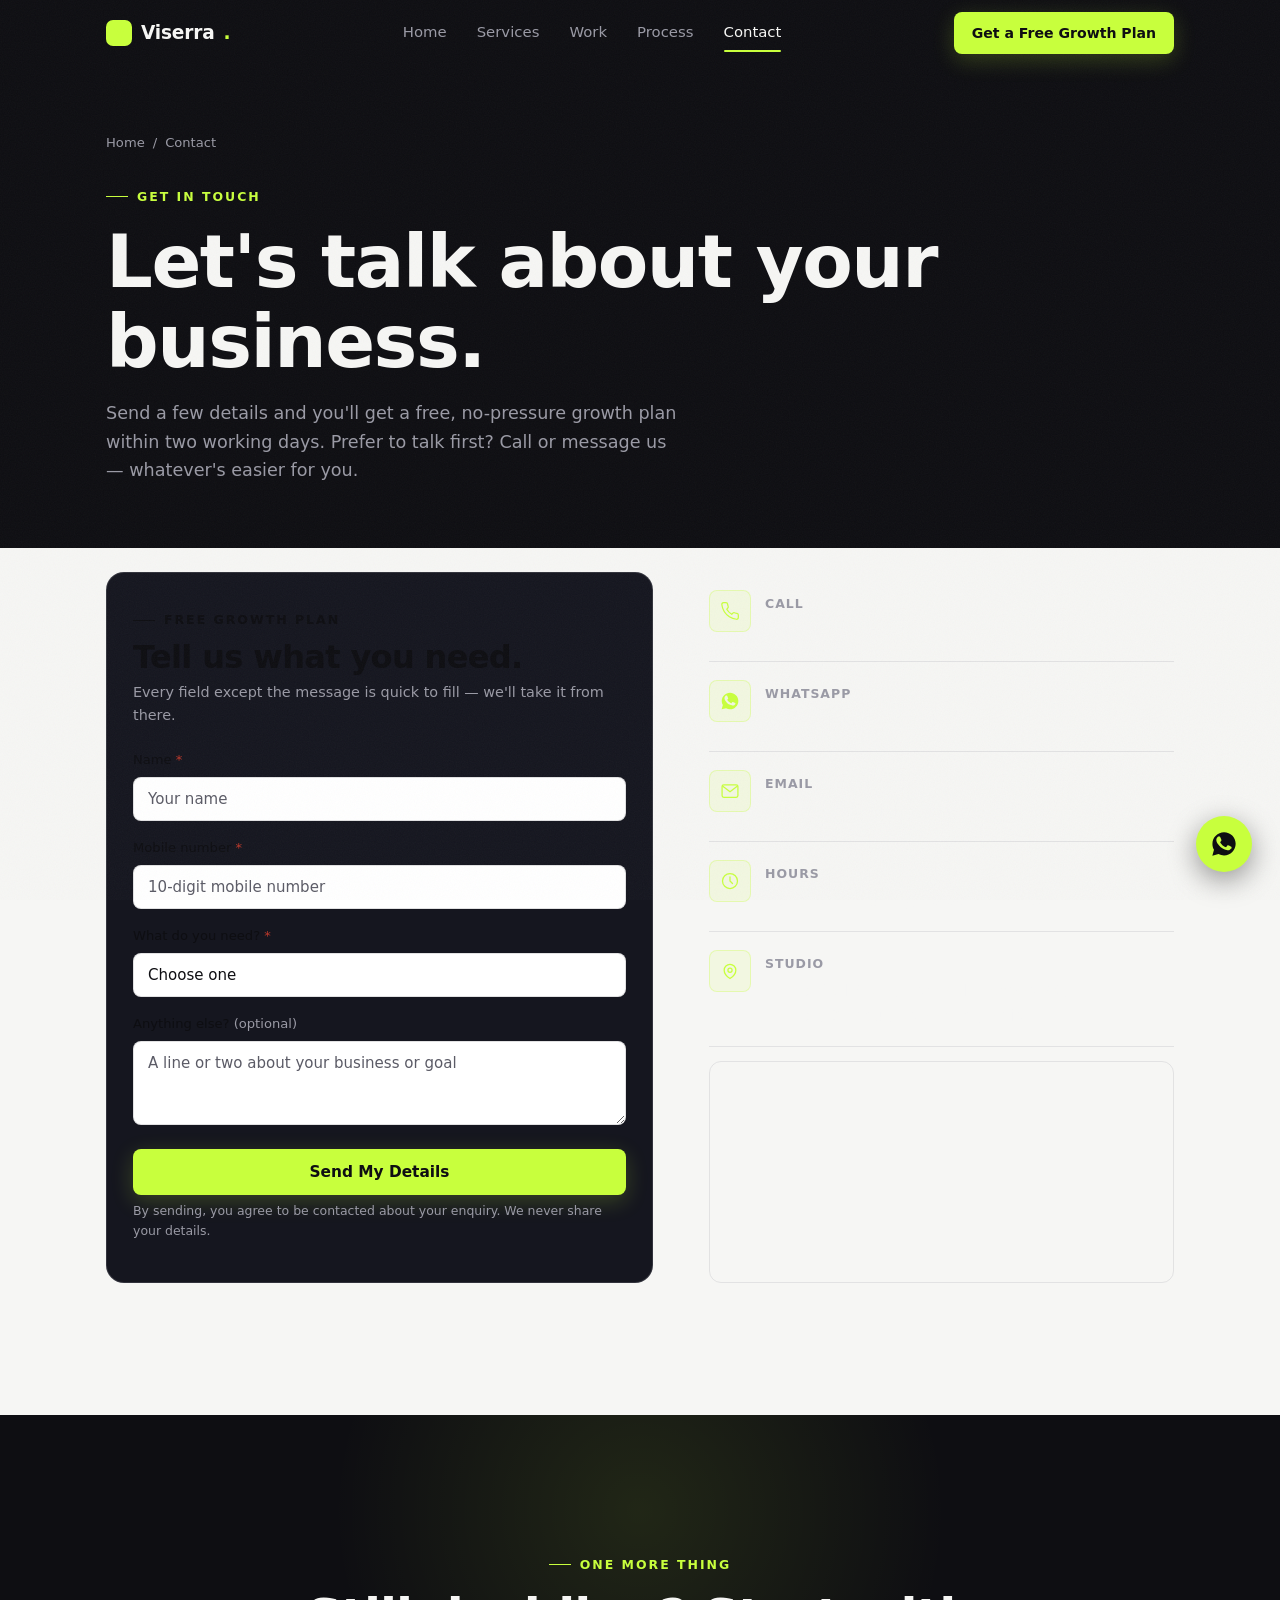
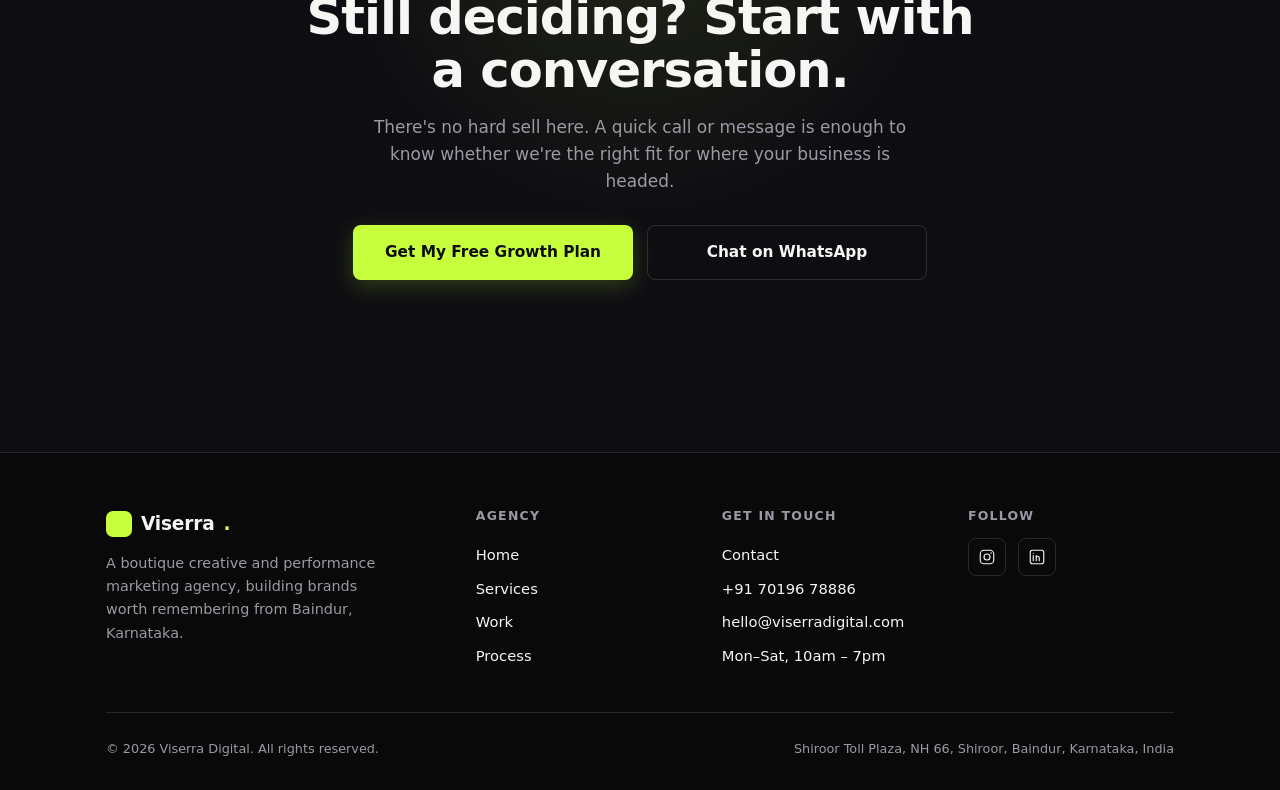
==== contact.html @ 660697c7 "Add files via upload" ====
<!DOCTYPE html>
<html lang="en">
<head>
<meta charset="UTF-8" />
<meta name="viewport" content="width=device-width, initial-scale=1" />
<title>Contact — Viserra Digital | Get a Free Growth Plan</title>
<meta name="description" content="Get in touch with Viserra Digital in Shiroor, Baindur, Karnataka. Request a free growth plan, call, or message us on WhatsApp — reply within two working days." />
<meta name="theme-color" content="#0E0E12" />
<link rel="preconnect" href="https://api.fontshare.com" />
<link href="https://api.fontshare.com/v2/css?f[]=clash-display@600&f[]=general-sans@400,500,600&display=swap" rel="stylesheet" />
<link rel="stylesheet" href="styles.css" />
</head>
<body>

<!-- ================= NAV ================= -->
<header class="nav">
  <div class="wrap nav-inner">
    <a href="index.html" class="logo" aria-label="Viserra Digital home">
      <span class="logo-mark">V</span>Viserra<span>.</span>
    </a>
    <nav class="nav-links" aria-label="Primary">
      <a href="index.html">Home</a>
      <a href="services.html">Services</a>
      <a href="portfolio.html">Work</a>
      <a href="index.html#process">Process</a>
      <a href="contact.html">Contact</a>
    </nav>
    <div class="nav-right">
      <a href="#" class="btn btn-primary nav-cta-desktop" data-open-modal>Get a Free Growth Plan</a>
      <button class="burger" aria-label="Open menu" aria-expanded="false">
        <span></span><span></span><span></span>
      </button>
    </div>
  </div>
</header>

<div class="mobile-menu" aria-label="Mobile navigation">
  <a href="index.html">Home</a>
  <a href="services.html">Services</a>
  <a href="portfolio.html">Work</a>
  <a href="index.html#process">Process</a>
  <a href="contact.html">Contact</a>
  <a href="#" class="btn btn-primary" data-open-modal>Get a Free Growth Plan</a>
</div>

<main>

<!-- ================= PAGE HERO ================= -->
<section class="page-hero">
  <div class="wrap">
    <p class="breadcrumb reveal"><a href="index.html">Home</a><span class="sep">/</span>Contact</p>
    <span class="eyebrow reveal">Get In Touch</span>
    <h1 class="h-xl reveal" data-d="1">Let's talk about your business.</h1>
    <p class="lead reveal" data-d="2">Send a few details and you'll get a free, no-pressure growth plan within two working days. Prefer to talk first? Call or message us — whatever's easier for you.</p>
  </div>
</section>

<!-- ================= CONTACT GRID ================= -->
<section class="section section-light" style="padding-top:24px;">
  <div class="wrap">
    <div class="contact-grid">

      <!-- Lead form -->
      <div class="contact-form-wrap reveal" data-form-wrap>
        <span class="eyebrow">Free Growth Plan</span>
        <h2 class="h-md" style="margin:10px 0 6px;">Tell us what you need.</h2>
        <p class="modal-desc">Every field except the message is quick to fill — we'll take it from there.</p>

        <form data-lead-form novalidate>
          <div class="field">
            <label for="c-name">Name <span class="req">*</span></label>
            <input type="text" id="c-name" name="name" placeholder="Your name" required />
          </div>
          <div class="field">
            <label for="c-mobile">Mobile number <span class="req">*</span></label>
            <input type="tel" id="c-mobile" name="mobile" inputmode="numeric" pattern="[0-9 +]{7,15}" placeholder="10-digit mobile number" required />
          </div>
          <div class="field">
            <label for="c-need">What do you need? <span class="req">*</span></label>
            <select id="c-need" name="need" required>
              <option value="" disabled selected>Choose one</option>
              <option>Brand identity</option>
              <option>Social media management</option>
              <option>Paid advertising</option>
              <option>Website / landing page</option>
              <option>Everything — full brand</option>
              <option>Not sure yet</option>
            </select>
          </div>
          <div class="field">
            <label for="c-msg">Anything else? <span style="color:var(--grey);font-weight:400;">(optional)</span></label>
            <textarea id="c-msg" name="message" placeholder="A line or two about your business or goal"></textarea>
          </div>
          <button type="submit" class="btn btn-primary btn-block">Send My Details</button>
          <p class="form-note">By sending, you agree to be contacted about your enquiry. We never share your details.</p>
        </form>

        <div class="form-success">
          <div class="success-ring">
            <svg class="ico" viewBox="0 0 24 24" fill="none" stroke="currentColor" stroke-width="2.4" stroke-linecap="round" stroke-linejoin="round"><path d="M20 6L9 17l-5-5"/></svg>
          </div>
          <h4>Thank you — we've got it.</h4>
          <p>We'll review your details and send your free growth plan within two working days. Need us sooner? Message us on WhatsApp.</p>
        </div>
      </div>

      <!-- Contact info -->
      <div class="contact-info reveal" data-d="1">
        <div class="ci-item">
          <div class="ci-icon">
            <svg class="ico" viewBox="0 0 24 24" fill="none" stroke="currentColor" stroke-width="1.5" stroke-linecap="round" stroke-linejoin="round"><path d="M22 16.9v3a2 2 0 0 1-2.2 2 19.8 19.8 0 0 1-8.6-3 19.5 19.5 0 0 1-6-6 19.8 19.8 0 0 1-3-8.7A2 2 0 0 1 4.1 2h3a2 2 0 0 1 2 1.7c.1 1 .4 1.9.7 2.8a2 2 0 0 1-.5 2.1L8.1 9.9a16 16 0 0 0 6 6l1.3-1.3a2 2 0 0 1 2.1-.5c.9.3 1.8.6 2.8.7a2 2 0 0 1 1.7 2z"/></svg>
          </div>
          <div>
            <b>Call</b>
            <a href="tel:+917019678886">+91 70196 78886</a>
          </div>
        </div>

        <div class="ci-item">
          <div class="ci-icon">
            <svg class="ico" viewBox="0 0 24 24" fill="currentColor"><path d="M12.04 2c-5.5 0-9.96 4.46-9.96 9.96 0 1.76.46 3.45 1.34 4.95L2 22l5.25-1.38a9.9 9.9 0 0 0 4.79 1.22c5.5 0 9.96-4.46 9.96-9.96S17.54 2 12.04 2zm5.8 14.06c-.24.68-1.4 1.3-1.94 1.34-.5.05-1.13.27-3.8-.8-3.2-1.26-5.24-4.5-5.4-4.72-.16-.21-1.3-1.73-1.3-3.3 0-1.57.82-2.34 1.12-2.66.3-.32.65-.4.87-.4.21 0 .43 0 .62.01.2.01.47-.08.73.56.27.65.92 2.22 1 2.38.08.16.13.35.02.56-.1.21-.16.35-.32.54-.16.19-.34.42-.48.56-.16.16-.33.34-.14.66.19.32.84 1.39 1.8 2.25 1.24 1.1 2.29 1.45 2.61 1.61.32.16.5.13.69-.08.19-.21.8-.93 1.01-1.25.21-.32.43-.27.72-.16.3.11 1.87.88 2.19 1.04.32.16.53.24.61.37.08.13.08.76-.16 1.44z"/></svg>
          </div>
          <div>
            <b>WhatsApp</b>
            <a href="https://wa.me/917019678886?text=Hi%20Viserra%2C%20I'd%20like%20a%20free%20growth%20plan%20for%20my%20business%20%E2%80%94" target="_blank" rel="noopener">Message us — we reply in hours</a>
          </div>
        </div>

        <div class="ci-item">
          <div class="ci-icon">
            <svg class="ico" viewBox="0 0 24 24" fill="none" stroke="currentColor" stroke-width="1.5" stroke-linecap="round" stroke-linejoin="round"><rect x="2.5" y="4.5" width="19" height="15" rx="2"/><path d="M3 6l9 7 9-7"/></svg>
          </div>
          <div>
            <b>Email</b>
            <a href="mailto:hello@viserradigital.com">hello@viserradigital.com</a>
          </div>
        </div>

        <div class="ci-item">
          <div class="ci-icon">
            <svg class="ico" viewBox="0 0 24 24" fill="none" stroke="currentColor" stroke-width="1.5" stroke-linecap="round" stroke-linejoin="round"><circle cx="12" cy="12" r="9"/><path d="M12 7v5l3 3"/></svg>
          </div>
          <div>
            <b>Hours</b>
            <p>Monday – Saturday, 10:00 am – 7:00 pm</p>
          </div>
        </div>

        <div class="ci-item">
          <div class="ci-icon">
            <svg class="ico" viewBox="0 0 24 24" fill="none" stroke="currentColor" stroke-width="1.5" stroke-linecap="round" stroke-linejoin="round"><path d="M12 21s-7-4.4-7-10a7 7 0 0 1 14 0c0 5.6-7 10-7 10z"/><circle cx="12" cy="11" r="2.5"/></svg>
          </div>
          <div>
            <b>Studio</b>
            <p>Shiroor Toll Plaza, National Highway 66,<br />Shiroor, Baindur, Karnataka, India</p>
          </div>
        </div>

        <div class="map-embed">
          <iframe
            title="Viserra Digital location — Shiroor, Baindur"
            src="https://www.google.com/maps?q=Shiroor,Baindur,Karnataka&output=embed"
            loading="lazy"
            referrerpolicy="no-referrer-when-downgrade"></iframe>
        </div>
      </div>

    </div>
  </div>
</section>

<!-- ================= CTA BAND ================= -->
<section class="section cta-band">
  <div class="wrap">
    <div class="cta-inner">
      <span class="eyebrow reveal" style="justify-content:center;">One More Thing</span>
      <h2 class="h-lg reveal" data-d="1">Still deciding? Start with a conversation.</h2>
      <p class="lead reveal" data-d="1">There's no hard sell here. A quick call or message is enough to know whether we're the right fit for where your business is headed.</p>
      <div class="cta-actions reveal" data-d="2">
        <a href="#" class="btn btn-primary" data-open-modal>Get My Free Growth Plan</a>
        <a href="https://wa.me/917019678886?text=Hi%20Viserra%2C%20I'd%20like%20a%20free%20growth%20plan%20for%20my%20business%20%E2%80%94" class="btn btn-ghost" target="_blank" rel="noopener">Chat on WhatsApp</a>
      </div>
    </div>
  </div>
</section>

</main>

<!-- ================= FOOTER ================= -->
<footer class="footer">
  <div class="wrap">
    <div class="footer-top">
      <div class="footer-brand">
        <a href="index.html" class="logo"><span class="logo-mark">V</span>Viserra<span>.</span></a>
        <p>A boutique creative and performance marketing agency, building brands worth remembering from Baindur, Karnataka.</p>
      </div>
      <div class="footer-col">
        <h4>Agency</h4>
        <a href="index.html">Home</a>
        <a href="services.html">Services</a>
        <a href="portfolio.html">Work</a>
        <a href="index.html#process">Process</a>
      </div>
      <div class="footer-col">
        <h4>Get in touch</h4>
        <a href="contact.html">Contact</a>
        <a href="tel:+917019678886">+91 70196 78886</a>
        <a href="mailto:hello@viserradigital.com">hello@viserradigital.com</a>
        <span>Mon–Sat, 10am – 7pm</span>
      </div>
      <div class="footer-col">
        <h4>Follow</h4>
        <div class="socials">
          <a href="https://www.instagram.com/viserra_digital/" target="_blank" rel="noopener" aria-label="Viserra Digital on Instagram">
            <svg class="ico" viewBox="0 0 24 24" fill="none" stroke="currentColor" stroke-width="1.5"><rect x="3" y="3" width="18" height="18" rx="5"/><circle cx="12" cy="12" r="4"/><circle cx="17.5" cy="6.5" r="1" fill="currentColor" stroke="none"/></svg>
          </a>
          <a href="https://www.linkedin.com/company/viserra-digital/" target="_blank" rel="noopener" aria-label="Viserra Digital on LinkedIn">
            <svg class="ico" viewBox="0 0 24 24" fill="none" stroke="currentColor" stroke-width="1.5" stroke-linecap="round" stroke-linejoin="round"><rect x="3" y="3" width="18" height="18" rx="3"/><path d="M7 10v7M7 7v.01M11 17v-4a2 2 0 0 1 4 0v4M11 10v7"/></svg>
          </a>
        </div>
      </div>
    </div>
    <div class="footer-bottom">
      <span>© 2026 Viserra Digital. All rights reserved.</span>
      <span>Shiroor Toll Plaza, NH 66, Shiroor, Baindur, Karnataka, India</span>
    </div>
  </div>
</footer>

<!-- ================= FLOATING WHATSAPP ================= -->
<a class="wa-float" href="https://wa.me/917019678886?text=Hi%20Viserra%2C%20I'd%20like%20a%20free%20growth%20plan%20for%20my%20business%20%E2%80%94" target="_blank" rel="noopener" aria-label="Chat with Viserra Digital on WhatsApp">
  <svg class="ico" viewBox="0 0 24 24" fill="currentColor"><path d="M12.04 2c-5.5 0-9.96 4.46-9.96 9.96 0 1.76.46 3.45 1.34 4.95L2 22l5.25-1.38a9.9 9.9 0 0 0 4.79 1.22c5.5 0 9.96-4.46 9.96-9.96S17.54 2 12.04 2zm5.8 14.06c-.24.68-1.4 1.3-1.94 1.34-.5.05-1.13.27-3.8-.8-3.2-1.26-5.24-4.5-5.4-4.72-.16-.21-1.3-1.73-1.3-3.3 0-1.57.82-2.34 1.12-2.66.3-.32.65-.4.87-.4.21 0 .43 0 .62.01.2.01.47-.08.73.56.27.65.92 2.22 1 2.38.08.16.13.35.02.56-.1.21-.16.35-.32.54-.16.19-.34.42-.48.56-.16.16-.33.34-.14.66.19.32.84 1.39 1.8 2.25 1.24 1.1 2.29 1.45 2.61 1.61.32.16.5.13.69-.08.19-.21.8-.93 1.01-1.25.21-.32.43-.27.72-.16.3.11 1.87.88 2.19 1.04.32.16.53.24.61.37.08.13.08.76-.16 1.44z"/></svg>
</a>

<!-- ================= MODAL ================= -->
<div class="modal-overlay" role="dialog" aria-modal="true" aria-labelledby="modalTitle">
  <div class="modal" data-form-wrap>
    <button class="modal-close" aria-label="Close">
      <svg class="ico" width="18" height="18" viewBox="0 0 24 24" fill="none" stroke="currentColor" stroke-width="2" stroke-linecap="round"><path d="M18 6L6 18M6 6l12 12"/></svg>
    </button>
    <span class="eyebrow">Free Growth Plan</span>
    <h3 id="modalTitle">Tell us about your business.</h3>
    <p class="modal-desc">A few quick details and we'll send back clear next steps within two working days. No obligation.</p>
    <form data-lead-form novalidate>
      <div class="field">
        <label for="m-name">Name <span class="req">*</span></label>
        <input type="text" id="m-name" name="name" placeholder="Your name" required />
      </div>
      <div class="field">
        <label for="m-mobile">Mobile number <span class="req">*</span></label>
        <input type="tel" id="m-mobile" name="mobile" inputmode="numeric" pattern="[0-9 +]{7,15}" placeholder="10-digit mobile number" required />
      </div>
      <div class="field">
        <label for="m-need">What do you need? <span class="req">*</span></label>
        <select id="m-need" name="need" required>
          <option value="" disabled selected>Choose one</option>
          <option>Brand identity</option>
          <option>Social media management</option>
          <option>Paid advertising</option>
          <option>Website / landing page</option>
          <option>Everything — full brand</option>
          <option>Not sure yet</option>
        </select>
      </div>
      <div class="field">
        <label for="m-msg">Anything else? <span style="color:var(--grey);font-weight:400;">(optional)</span></label>
        <textarea id="m-msg" name="message" placeholder="A line about your business or goal"></textarea>
      </div>
      <button type="submit" class="btn btn-primary btn-block">Send My Details</button>
      <p class="form-note">By sending, you agree to be contacted about your enquiry. We never share your details.</p>
    </form>
    <div class="form-success">
      <div class="success-ring">
        <svg class="ico" viewBox="0 0 24 24" fill="none" stroke="currentColor" stroke-width="2.4" stroke-linecap="round" stroke-linejoin="round"><path d="M20 6L9 17l-5-5"/></svg>
      </div>
      <h4>Thank you — we've got it.</h4>
      <p>We'll review your details and send your free growth plan within two working days. Need us sooner? Message us on WhatsApp.</p>
    </div>
  </div>
</div>

<script src="script.js"></script>
</body>
</html>
---- styles.css ----
/* =================================================================
   VISERRA DIGITAL — Design System
   Dark-first boutique agency. Ink + indigo + electric lime.
   ================================================================= */

:root {
  /* Color */
  --ink: #0E0E12;
  --ink-deep: #090909;
  --indigo: #23264D;
  --indigo-soft: #2C2F5C;
  --lime: #C8FF3D;
  --lime-dim: #b4e833;
  --offwhite: #F6F6F4;
  --grey: #9A9AA5;
  --grey-line: rgba(154,154,165,0.22);
  --grey-line-dark: rgba(14,14,18,0.12);

  /* Type */
  --display: 'Clash Display', 'Segoe UI', system-ui, sans-serif;
  --body: 'General Sans', system-ui, -apple-system, 'Segoe UI', sans-serif;

  /* Radius */
  --r-sm: 8px;
  --r-md: 12px;
  --r-lg: 18px;
  --r-pill: 100px;

  /* Spacing rhythm */
  --pad-x: 22px;
  --section-y: 76px;
  --maxw: 1180px;

  /* Motion */
  --ease: cubic-bezier(.22,.61,.36,1);
  --t: 220ms;

  /* Shadow */
  --shadow-card: 0 1px 2px rgba(0,0,0,0.18), 0 8px 30px rgba(0,0,0,0.10);
  --shadow-lift: 0 10px 40px rgba(0,0,0,0.28);
}

@media (min-width: 720px) {
  :root { --pad-x: 40px; --section-y: 108px; }
}
@media (min-width: 1024px) {
  :root { --pad-x: 56px; --section-y: 132px; }
}

/* ---------- Reset ---------- */
* { box-sizing: border-box; margin: 0; padding: 0; }
html { scroll-behavior: smooth; -webkit-text-size-adjust: 100%; }
body {
  font-family: var(--body);
  background: var(--ink);
  color: var(--offwhite);
  line-height: 1.6;
  font-size: 16px;
  -webkit-font-smoothing: antialiased;
  overflow-x: hidden;
}
img, svg { display: block; max-width: 100%; }
a { color: inherit; text-decoration: none; }
button { font-family: inherit; cursor: pointer; border: none; background: none; }
ul { list-style: none; }
:focus-visible { outline: 2px solid var(--lime); outline-offset: 3px; border-radius: 2px; }

/* ---------- Grain overlay ---------- */
body::after {
  content: "";
  position: fixed; inset: 0; z-index: 9;
  pointer-events: none; opacity: 0.04;
  background-image: url("data:image/svg+xml,%3Csvg xmlns='http://www.w3.org/2000/svg' width='160' height='160'%3E%3Cfilter id='n'%3E%3CfeTurbulence type='fractalNoise' baseFrequency='0.85' numOctaves='3' stitchTiles='stitch'/%3E%3C/filter%3E%3Crect width='100%25' height='100%25' filter='url(%23n)'/%3E%3C/svg%3E");
}

/* ---------- Typography ---------- */
h1, h2, h3, h4 { font-family: var(--display); font-weight: 600; line-height: 1.08; letter-spacing: -0.02em; }
.h-xl { font-size: clamp(2.6rem, 7.5vw, 4.6rem); }
.h-lg { font-size: clamp(2rem, 5vw, 3.1rem); }
.h-md { font-size: clamp(1.5rem, 3vw, 2rem); }
.h-sm { font-size: 1.18rem; letter-spacing: -0.01em; }

.eyebrow {
  font-family: var(--body);
  font-weight: 600;
  font-size: 0.78rem;
  letter-spacing: 0.16em;
  text-transform: uppercase;
  color: var(--lime);
  display: inline-flex; align-items: center; gap: 9px;
}
.eyebrow::before {
  content: ""; width: 22px; height: 1px; background: var(--lime); display: inline-block;
}
.lead { font-size: 1.06rem; color: var(--grey); max-width: 52ch; }
.section-light .lead { color: #55555f; }
.section-light .eyebrow { color: #0E0E12; }
.section-light .eyebrow::before { background: #0E0E12; }

/* ---------- Layout ---------- */
.wrap { max-width: var(--maxw); margin: 0 auto; padding-left: var(--pad-x); padding-right: var(--pad-x); }
.section { padding-top: var(--section-y); padding-bottom: var(--section-y); position: relative; }
.section-light { background: var(--offwhite); color: var(--ink); }
.section-indigo { background: linear-gradient(180deg, var(--ink), var(--indigo) 120%); }
.section-head { max-width: 640px; margin-bottom: 52px; }
.section-head .h-lg { margin-top: 16px; }
.section-head.center { margin-left: auto; margin-right: auto; text-align: center; }
.section-head.center .eyebrow { justify-content: center; }

/* ---------- Buttons ---------- */
.btn {
  display: inline-flex; align-items: center; justify-content: center; gap: 9px;
  font-weight: 600; font-size: 0.96rem;
  padding: 14px 24px; border-radius: var(--r-sm);
  transition: transform var(--t) var(--ease), box-shadow var(--t) var(--ease), background var(--t) var(--ease), color var(--t) var(--ease), border-color var(--t) var(--ease);
  white-space: nowrap;
}
.btn-primary {
  background: var(--lime); color: var(--ink);
  box-shadow: 0 6px 22px rgba(200,255,61,0.20);
}
.btn-primary:hover { transform: translateY(-2px); box-shadow: 0 12px 32px rgba(200,255,61,0.30); background: #d2ff58; }
.btn-ghost {
  background: transparent; color: var(--offwhite);
  border: 1px solid var(--grey-line);
}
.btn-ghost:hover { transform: translateY(-2px); border-color: var(--lime); color: var(--lime); }
.section-light .btn-ghost { color: var(--ink); border-color: var(--grey-line-dark); }
.section-light .btn-ghost:hover { border-color: var(--ink); color: var(--ink); }
.btn-block { width: 100%; }
.btn .ico { width: 17px; height: 17px; }

/* ---------- Nav ---------- */
.nav {
  position: fixed; top: 0; left: 0; right: 0; z-index: 50;
  transition: background var(--t) var(--ease), border-color var(--t) var(--ease), backdrop-filter var(--t);
  border-bottom: 1px solid transparent;
}
.nav.scrolled {
  background: rgba(14,14,18,0.82);
  backdrop-filter: blur(14px);
  border-bottom: 1px solid var(--grey-line);
}
.nav-inner {
  display: flex; align-items: center; justify-content: space-between;
  height: 66px;
}
.logo { display: flex; align-items: center; gap: 9px; font-family: var(--display); font-weight: 600; font-size: 1.16rem; letter-spacing: -0.01em; }
.logo-mark {
  width: 26px; height: 26px; border-radius: 7px;
  background: var(--lime); color: var(--ink);
  display: grid; place-items: center; font-weight: 700; font-size: 0.95rem;
  font-family: var(--display);
}
.logo span { color: var(--lime); }
.nav-links { display: none; gap: 30px; align-items: center; }
.nav-links a { font-size: 0.93rem; font-weight: 500; color: var(--grey); transition: color var(--t); position: relative; }
.nav-links a:hover, .nav-links a.active { color: var(--offwhite); }
.nav-links a.active::after {
  content: ""; position: absolute; left: 0; right: 0; bottom: -7px; height: 2px; background: var(--lime); border-radius: 2px;
}
.nav-right { display: flex; align-items: center; gap: 14px; }
.nav .btn { padding: 10px 18px; font-size: 0.88rem; }
.nav-cta-desktop { display: none; }

/* Hamburger */
.burger { display: flex; flex-direction: column; gap: 5px; padding: 8px; }
.burger span { width: 22px; height: 2px; background: var(--offwhite); border-radius: 2px; transition: transform var(--t) var(--ease), opacity var(--t); }
.burger.open span:nth-child(1) { transform: translateY(7px) rotate(45deg); }
.burger.open span:nth-child(2) { opacity: 0; }
.burger.open span:nth-child(3) { transform: translateY(-7px) rotate(-45deg); }

/* Mobile menu */
.mobile-menu {
  position: fixed; inset: 0; z-index: 49;
  background: var(--ink-deep);
  display: flex; flex-direction: column; justify-content: center;
  padding: var(--pad-x);
  transform: translateY(-100%);
  transition: transform 320ms var(--ease);
}
.mobile-menu.open { transform: translateY(0); }
.mobile-menu a {
  font-family: var(--display); font-size: 2rem; font-weight: 600;
  padding: 14px 0; color: var(--grey); border-bottom: 1px solid var(--grey-line);
  transition: color var(--t), padding-left var(--t);
}
.mobile-menu a:hover { color: var(--offwhite); padding-left: 10px; }
.mobile-menu .btn { margin-top: 32px; font-size: 1rem; padding: 16px; }

@media (min-width: 900px) {
  .nav-links { display: flex; }
  .burger, .mobile-menu { display: none; }
  .nav-cta-desktop { display: inline-flex; }
}

/* ---------- Hero ---------- */
.hero { padding-top: 128px; padding-bottom: var(--section-y); position: relative; overflow: hidden; }
.hero::before {
  content: ""; position: absolute; top: -180px; right: -120px;
  width: 520px; height: 520px; border-radius: 50%;
  background: radial-gradient(circle, rgba(35,38,77,0.9), transparent 68%);
  pointer-events: none;
}
.hero-grid { display: grid; gap: 52px; }
.hero-copy { max-width: 620px; }
.hero h1 { margin: 20px 0 22px; }
.hero h1 .accent { color: var(--lime); }
.hero-sub { font-size: 1.12rem; color: var(--grey); max-width: 46ch; margin-bottom: 32px; }
.hero-actions { display: flex; flex-wrap: wrap; gap: 14px; margin-bottom: 34px; }
.hero-actions .btn { flex: 1 1 auto; min-width: 180px; }
.trust-line { display: flex; flex-wrap: wrap; align-items: center; gap: 8px 18px; font-size: 0.82rem; color: var(--grey); }
.trust-line .dot { width: 4px; height: 4px; background: var(--lime); border-radius: 50%; }

/* Hero visual — Instagram grid + ad creative mockup */
.hero-visual { position: relative; display: flex; justify-content: center; padding: 14px; }
.frame { position: relative; width: 100%; max-width: 380px; }
.frame::before, .frame::after {
  content: ""; position: absolute; width: 26px; height: 26px; pointer-events: none;
  border-color: var(--lime); border-style: solid; border-width: 0;
}
.frame::before { top: -10px; left: -10px; border-top-width: 2px; border-left-width: 2px; }
.frame::after { bottom: -10px; right: -10px; border-bottom-width: 2px; border-right-width: 2px; }

.ig-card {
  background: #131420; border: 1px solid var(--grey-line);
  border-radius: var(--r-lg); padding: 16px; box-shadow: var(--shadow-lift);
}
.ig-head { display: flex; align-items: center; gap: 10px; margin-bottom: 14px; }
.ig-avatar { width: 34px; height: 34px; border-radius: 50%; background: linear-gradient(135deg, var(--lime), var(--indigo)); }
.ig-name { font-weight: 600; font-size: 0.86rem; }
.ig-handle { font-size: 0.72rem; color: var(--grey); }
.ig-grid { display: grid; grid-template-columns: repeat(3,1fr); gap: 6px; }
.ig-tile { aspect-ratio: 1; border-radius: 6px; position: relative; overflow: hidden; }
.ig-tile.t1 { background: linear-gradient(135deg, var(--indigo), var(--indigo-soft)); }
.ig-tile.t2 { background: var(--lime); }
.ig-tile.t3 { background: #1b1c2c; }
.ig-tile.t4 { background: #1b1c2c; }
.ig-tile.t5 { background: linear-gradient(160deg, var(--indigo-soft), #14152099); }
.ig-tile.t6 { background: var(--lime); }
.ig-tile.t7 { background: var(--lime); }
.ig-tile.t8 { background: #1b1c2c; }
.ig-tile.t9 { background: linear-gradient(135deg, var(--indigo), var(--indigo-soft)); }
.ig-tile span {
  position: absolute; inset: 0; display: grid; place-items: center;
  font-family: var(--display); font-weight: 600; font-size: 0.7rem;
}
.ig-tile.t2 span, .ig-tile.t6 span, .ig-tile.t7 span { color: var(--ink); }
.ig-tile.t1 span, .ig-tile.t3 span, .ig-tile.t4 span, .ig-tile.t5 span, .ig-tile.t8 span, .ig-tile.t9 span { color: var(--grey); }
.ig-foot { display: flex; gap: 14px; margin-top: 14px; padding-top: 12px; border-top: 1px solid var(--grey-line); }
.ig-foot i { width: 16px; height: 16px; border-radius: 4px; background: var(--grey-line); display: block; }
.ig-foot i:first-child { background: var(--lime); }

.ad-card {
  position: absolute; bottom: -26px; left: -24px; width: 200px;
  background: var(--offwhite); color: var(--ink);
  border-radius: var(--r-md); padding: 13px; box-shadow: var(--shadow-lift);
  transform: rotate(-3deg);
}
.ad-label { font-size: 0.62rem; letter-spacing: 0.1em; text-transform: uppercase; color: #8a8a92; font-weight: 600; }
.ad-card h5 { font-family: var(--display); font-weight: 600; font-size: 0.96rem; line-height: 1.15; margin: 6px 0 10px; }
.ad-pill { display: inline-block; background: var(--ink); color: var(--lime); font-size: 0.68rem; font-weight: 600; padding: 6px 12px; border-radius: var(--r-pill); }
.metric-chip {
  position: absolute; top: -22px; right: -18px;
  background: var(--ink); border: 1px solid var(--lime);
  border-radius: var(--r-pill); padding: 9px 15px;
  display: flex; align-items: center; gap: 7px; box-shadow: var(--shadow-lift);
  transform: rotate(4deg);
}
.metric-chip .ico { width: 14px; height: 14px; color: var(--lime); }
.metric-chip b { font-family: var(--display); font-size: 0.88rem; color: var(--lime); }
.metric-chip small { font-size: 0.66rem; color: var(--grey); }

@media (min-width: 940px) {
  .hero-grid { grid-template-columns: 1.05fr 0.95fr; align-items: center; gap: 40px; }
  .hero-actions .btn { flex: 0 0 auto; }
  .frame { max-width: 400px; }
}

/* ---------- Trust strip ---------- */
.trust-strip { border-top: 1px solid var(--grey-line); border-bottom: 1px solid var(--grey-line); }
.trust-strip .wrap { padding-top: 30px; padding-bottom: 30px; }
.trust-cap { font-size: 0.8rem; color: var(--grey); margin-bottom: 22px; letter-spacing: 0.01em; }
.trust-facts { display: grid; grid-template-columns: repeat(2,1fr); gap: 26px 20px; }
.trust-facts .tf b { font-family: var(--display); font-size: 1.7rem; font-weight: 600; color: var(--offwhite); display: block; }
.trust-facts .tf span { font-size: 0.82rem; color: var(--grey); }
@media (min-width: 720px) { .trust-facts { grid-template-columns: repeat(4,1fr); } }

/* ---------- Cards grid ---------- */
.grid { display: grid; gap: 20px; }
.grid-2 { grid-template-columns: 1fr; }
.grid-3 { grid-template-columns: 1fr; }
.grid-4 { grid-template-columns: 1fr; }
@media (min-width: 660px) {
  .grid-2 { grid-template-columns: repeat(2,1fr); }
  .grid-4 { grid-template-columns: repeat(2,1fr); }
}
@media (min-width: 1000px) {
  .grid-3 { grid-template-columns: repeat(3,1fr); }
  .grid-4 { grid-template-columns: repeat(4,1fr); }
}

.card {
  border-radius: var(--r-md);
  padding: 26px;
  transition: transform var(--t) var(--ease), border-color var(--t) var(--ease), box-shadow var(--t) var(--ease);
  position: relative;
}
.card-dark {
  background: #15161f; border: 1px solid var(--grey-line);
}
.card-dark:hover { transform: translateY(-5px); border-color: var(--lime); box-shadow: var(--shadow-lift); }
.card-light {
  background: #fff; border: 1px solid var(--grey-line-dark); box-shadow: var(--shadow-card);
}
.card-light:hover { transform: translateY(-5px); border-color: var(--ink); }

.icon-box {
  width: 46px; height: 46px; border-radius: var(--r-sm);
  display: grid; place-items: center; margin-bottom: 18px;
  background: rgba(200,255,61,0.10); border: 1px solid rgba(200,255,61,0.30);
}
.section-light .icon-box { background: rgba(14,14,18,0.04); border-color: var(--grey-line-dark); }
.icon-box .ico { width: 22px; height: 22px; color: var(--lime); }
.section-light .icon-box .ico { color: var(--ink); }

.card h3 { margin-bottom: 8px; }
.card-outcome { font-size: 0.95rem; color: var(--grey); margin-bottom: 16px; }
.section-light .card-outcome { color: #55555f; }
.card-list { display: flex; flex-direction: column; gap: 8px; }
.card-list li { display: flex; gap: 9px; font-size: 0.86rem; color: var(--grey); align-items: flex-start; }
.section-light .card-list li { color: #44444c; }
.card-list li::before {
  content: ""; flex: none; width: 14px; height: 14px; margin-top: 3px;
  background: var(--lime);
  -webkit-mask: url("data:image/svg+xml,%3Csvg xmlns='http://www.w3.org/2000/svg' viewBox='0 0 24 24'%3E%3Cpath d='M20 6L9 17l-5-5' fill='none' stroke='black' stroke-width='3' stroke-linecap='round' stroke-linejoin='round'/%3E%3C/svg%3E") center/contain no-repeat;
          mask: url("data:image/svg+xml,%3Csvg xmlns='http://www.w3.org/2000/svg' viewBox='0 0 24 24'%3E%3Cpath d='M20 6L9 17l-5-5' fill='none' stroke='black' stroke-width='3' stroke-linecap='round' stroke-linejoin='round'/%3E%3C/svg%3E") center/contain no-repeat;
}
.card-link { display: inline-flex; align-items: center; gap: 6px; margin-top: 18px; font-size: 0.86rem; font-weight: 600; color: var(--lime); transition: gap var(--t); }
.section-light .card-link { color: var(--ink); }
.card-link:hover { gap: 11px; }

/* ---------- Benefits ---------- */
.benefit-row {
  display: flex; gap: 18px; padding: 24px 0;
  border-bottom: 1px solid var(--grey-line);
  align-items: flex-start;
}
.benefit-row:last-child { border-bottom: none; }
.benefit-icon {
  flex: none; width: 44px; height: 44px; border-radius: var(--r-sm);
  background: rgba(200,255,61,0.10); border: 1px solid rgba(200,255,61,0.30);
  display: grid; place-items: center;
}
.benefit-icon .ico { width: 21px; height: 21px; color: var(--lime); }
.benefit-text h3 { font-size: 1.16rem; margin-bottom: 5px; }
.benefit-text p { font-size: 0.92rem; color: var(--grey); }
@media (min-width: 760px) {
  .benefits-list { display: grid; grid-template-columns: repeat(2,1fr); gap: 0 48px; }
  .benefit-row:nth-last-child(2) { border-bottom: none; }
}

/* ---------- Process timeline ---------- */
.timeline { display: grid; gap: 22px; position: relative; }
.tl-step { position: relative; padding-left: 56px; }
.tl-node {
  position: absolute; left: 0; top: 0;
  width: 40px; height: 40px; border-radius: 50%;
  background: #fff; border: 1.5px solid var(--ink);
  display: grid; place-items: center;
  font-family: var(--display); font-weight: 600; font-size: 1rem; color: var(--ink);
  z-index: 2;
}
.tl-step:not(:last-child)::before {
  content: ""; position: absolute; left: 19.5px; top: 40px; bottom: -22px;
  width: 1.5px; background: var(--grey-line-dark);
}
.tl-step h3 { font-size: 1.15rem; margin-bottom: 4px; }
.tl-step p { font-size: 0.92rem; color: #55555f; }
@media (min-width: 860px) {
  .timeline { grid-template-columns: repeat(4,1fr); gap: 28px; }
  .tl-step { padding-left: 0; padding-top: 60px; }
  .tl-node { top: 0; }
  .tl-step:not(:last-child)::before {
    left: 40px; top: 19.5px; bottom: auto; right: -28px; width: auto; height: 1.5px;
  }
}

/* ---------- Testimonials ---------- */
.founder-note {
  background: var(--indigo); border: 1px solid var(--grey-line);
  border-radius: var(--r-lg); padding: 34px 30px; margin-bottom: 20px;
  position: relative;
}
.founder-note .quote-mark {
  font-family: var(--display); font-size: 3.4rem; color: var(--lime);
  line-height: 0.5; display: block; margin-bottom: 14px;
}
.founder-note p { font-size: 1.18rem; line-height: 1.5; margin-bottom: 22px; }
.founder-by { display: flex; align-items: center; gap: 13px; }
.founder-avatar {
  width: 46px; height: 46px; border-radius: 50%;
  background: linear-gradient(135deg, var(--lime), var(--indigo-soft));
  flex: none;
}
.founder-by b { font-family: var(--display); font-weight: 600; font-size: 0.98rem; display: block; }
.founder-by span { font-size: 0.82rem; color: var(--grey); }
.tcard p { font-size: 0.98rem; margin-bottom: 18px; line-height: 1.5; }
.stars { display: flex; gap: 3px; margin-bottom: 14px; }
.stars .ico { width: 15px; height: 15px; color: var(--lime); }
.tcard-by b { font-family: var(--display); font-weight: 600; font-size: 0.9rem; display: block; }
.tcard-by span { font-size: 0.78rem; color: var(--grey); }

/* ---------- Portfolio tiles ---------- */
.port-tile {
  display: block; border-radius: var(--r-md); overflow: hidden;
  border: 1px solid var(--grey-line-dark); background: #fff;
  transition: transform var(--t) var(--ease), box-shadow var(--t) var(--ease);
}
.port-tile:hover { transform: translateY(-5px); box-shadow: var(--shadow-lift); }
.port-thumb { aspect-ratio: 4/3; position: relative; overflow: hidden; display: grid; place-items: center; }
.port-thumb .mock { transition: transform var(--t) var(--ease); width: 78%; }
.port-tile:hover .port-thumb .mock { transform: scale(1.05); }
.pt-1 { background: linear-gradient(150deg, var(--indigo), var(--ink)); }
.pt-2 { background: var(--lime); }
.pt-3 { background: linear-gradient(150deg, #2b2d33, var(--ink)); }
.pt-4 { background: linear-gradient(150deg, var(--indigo-soft), var(--indigo)); }
.pt-5 { background: #e9e9e4; }
.pt-6 { background: linear-gradient(150deg, var(--ink), var(--indigo)); }
.port-body { padding: 18px 20px 22px; }
.port-cat { font-size: 0.72rem; letter-spacing: 0.12em; text-transform: uppercase; color: #8a8a92; font-weight: 600; }
.port-body h3 { font-size: 1.12rem; margin: 7px 0 3px; }
.port-body p { font-size: 0.86rem; color: #55555f; }
.port-tag {
  position: absolute; top: 12px; left: 12px;
  background: rgba(14,14,18,0.78); color: var(--offwhite);
  font-size: 0.66rem; font-weight: 600; letter-spacing: 0.04em;
  padding: 5px 10px; border-radius: var(--r-pill); backdrop-filter: blur(4px);
}
.pt-2 .port-tag { background: rgba(14,14,18,0.85); }

/* ---------- Pricing ---------- */
.price-card {
  background: #15161f; border: 1px solid var(--grey-line);
  border-radius: var(--r-md); padding: 30px 26px;
  display: flex; flex-direction: column;
  transition: transform var(--t) var(--ease), border-color var(--t) var(--ease);
}
.price-card:hover { transform: translateY(-5px); border-color: var(--lime); }
.price-card.featured { border-color: var(--lime); background: linear-gradient(180deg, #1a1c14, #15161f 40%); }
.price-badge {
  align-self: flex-start; background: var(--lime); color: var(--ink);
  font-size: 0.68rem; font-weight: 600; letter-spacing: 0.06em; text-transform: uppercase;
  padding: 5px 11px; border-radius: var(--r-pill); margin-bottom: 14px;
}
.price-name { font-family: var(--display); font-weight: 600; font-size: 1.3rem; margin-bottom: 6px; }
.price-desc { font-size: 0.86rem; color: var(--grey); margin-bottom: 20px; min-height: 40px; }
.price-amt { display: flex; align-items: baseline; gap: 6px; margin-bottom: 4px; }
.price-amt .from { font-size: 0.78rem; color: var(--grey); }
.price-amt b { font-family: var(--display); font-weight: 600; font-size: 2.3rem; }
.price-amt .per { font-size: 0.82rem; color: var(--grey); }
.price-note { font-size: 0.76rem; color: var(--grey); margin-bottom: 22px; }
.price-card .card-list { margin-bottom: 26px; }
.price-card .btn { margin-top: auto; }

/* ---------- FAQ ---------- */
.faq-list { max-width: 760px; margin: 0 auto; }
.faq-item { border-bottom: 1px solid var(--grey-line-dark); }
.faq-q {
  width: 100%; display: flex; align-items: center; justify-content: space-between; gap: 20px;
  padding: 22px 0; text-align: left;
  font-family: var(--display); font-weight: 600; font-size: 1.1rem; color: var(--ink);
}
.faq-icon { flex: none; width: 24px; height: 24px; position: relative; }
.faq-icon::before, .faq-icon::after {
  content: ""; position: absolute; background: var(--ink); border-radius: 2px;
  transition: transform var(--t) var(--ease), background var(--t);
}
.faq-icon::before { top: 11px; left: 3px; right: 3px; height: 2px; }
.faq-icon::after { left: 11px; top: 3px; bottom: 3px; width: 2px; }
.faq-item.open .faq-icon::after { transform: scaleY(0); }
.faq-item.open .faq-icon::before { background: var(--lime); }
.faq-item.open .faq-q { color: var(--ink); }
.faq-a { max-height: 0; overflow: hidden; transition: max-height var(--t) var(--ease); }
.faq-a-inner { padding-bottom: 22px; font-size: 0.96rem; color: #55555f; max-width: 62ch; }

/* ---------- Final CTA band ---------- */
.cta-band { background: var(--ink); position: relative; overflow: hidden; }
.cta-band::before {
  content: ""; position: absolute; left: 50%; top: -40%; transform: translateX(-50%);
  width: 700px; height: 700px; border-radius: 50%;
  background: radial-gradient(circle, rgba(200,255,61,0.10), transparent 62%);
}
.cta-inner { text-align: center; max-width: 680px; margin: 0 auto; position: relative; }
.cta-inner h2 { margin: 16px 0 16px; }
.cta-inner .lead { margin: 0 auto 30px; }
.cta-actions { display: flex; flex-wrap: wrap; gap: 14px; justify-content: center; margin-bottom: 40px; }
.cta-actions .btn { flex: 1 1 220px; max-width: 280px; }
.cta-contacts {
  display: grid; gap: 14px 30px; grid-template-columns: 1fr;
  padding-top: 30px; border-top: 1px solid var(--grey-line);
  text-align: left;
}
.cta-contacts .cc { display: flex; gap: 11px; align-items: flex-start; }
.cta-contacts .ico { width: 18px; height: 18px; color: var(--lime); flex: none; margin-top: 2px; }
.cta-contacts b { display: block; font-size: 0.74rem; letter-spacing: 0.08em; text-transform: uppercase; color: var(--grey); margin-bottom: 2px; font-weight: 600; }
.cta-contacts span, .cta-contacts a { font-size: 0.92rem; color: var(--offwhite); }
.cta-contacts a:hover { color: var(--lime); }
@media (min-width: 680px) { .cta-contacts { grid-template-columns: repeat(2,1fr); } }
@media (min-width: 980px) { .cta-contacts { grid-template-columns: repeat(4,1fr); } }

/* ---------- Footer ---------- */
.footer { background: var(--ink-deep); border-top: 1px solid var(--grey-line); padding: 56px 0 30px; }
.footer-top { display: grid; gap: 36px; grid-template-columns: 1fr; margin-bottom: 40px; }
.footer-brand p { font-size: 0.9rem; color: var(--grey); max-width: 30ch; margin-top: 14px; }
.footer-col h4 { font-family: var(--body); font-size: 0.78rem; letter-spacing: 0.1em; text-transform: uppercase; color: var(--grey); margin-bottom: 16px; font-weight: 600; }
.footer-col a, .footer-col span { display: block; font-size: 0.92rem; color: var(--offwhite); padding: 5px 0; transition: color var(--t); }
.footer-col a:hover { color: var(--lime); }
.socials { display: flex; gap: 12px; margin-top: 4px; }
.socials a {
  width: 38px; height: 38px; border-radius: var(--r-sm);
  border: 1px solid var(--grey-line); display: grid; place-items: center;
  transition: border-color var(--t), transform var(--t), background var(--t);
}
.socials a:hover { border-color: var(--lime); transform: translateY(-2px); }
.socials .ico { width: 18px; height: 18px; color: var(--offwhite); }
.socials a:hover .ico { color: var(--lime); }
.footer-bottom {
  display: flex; flex-wrap: wrap; gap: 10px 20px; justify-content: space-between;
  padding-top: 26px; border-top: 1px solid var(--grey-line);
  font-size: 0.8rem; color: var(--grey);
}
@media (min-width: 760px) {
  .footer-top { grid-template-columns: 1.6fr 1fr 1fr 1fr; gap: 40px; }
}

/* ---------- Floating WhatsApp ---------- */
.wa-float {
  position: fixed; right: 18px; bottom: 18px; z-index: 45;
  width: 56px; height: 56px; border-radius: 50%;
  background: var(--lime); color: var(--ink);
  display: grid; place-items: center;
  box-shadow: 0 8px 28px rgba(0,0,0,0.4);
  transition: transform var(--t) var(--ease);
}
.wa-float:hover { transform: scale(1.07) translateY(-2px); }
.wa-float .ico { width: 28px; height: 28px; }
.wa-float::after {
  content: "Chat with us"; position: absolute; right: 68px; white-space: nowrap;
  background: var(--ink); color: var(--offwhite); font-size: 0.8rem; font-weight: 500;
  padding: 7px 12px; border-radius: var(--r-sm); border: 1px solid var(--grey-line);
  opacity: 0; transform: translateX(8px); transition: opacity var(--t), transform var(--t); pointer-events: none;
}
.wa-float:hover::after { opacity: 1; transform: translateX(0); }
@media (min-width: 720px) { .wa-float { right: 28px; bottom: 28px; } }

/* ---------- Modal form ---------- */
.modal-overlay {
  position: fixed; inset: 0; z-index: 60;
  background: rgba(9,9,9,0.7); backdrop-filter: blur(6px);
  display: flex; align-items: center; justify-content: center; padding: 20px;
  opacity: 0; visibility: hidden; transition: opacity var(--t), visibility var(--t);
}
.modal-overlay.open { opacity: 1; visibility: visible; }
.modal {
  background: #15161f; border: 1px solid var(--grey-line);
  border-radius: var(--r-lg); width: 100%; max-width: 460px;
  padding: 32px 28px; position: relative;
  transform: translateY(16px) scale(0.98); transition: transform var(--t) var(--ease);
  max-height: 92vh; overflow-y: auto;
}
.modal-overlay.open .modal { transform: translateY(0) scale(1); }
.modal-close {
  position: absolute; top: 16px; right: 16px;
  width: 34px; height: 34px; border-radius: var(--r-sm);
  border: 1px solid var(--grey-line); display: grid; place-items: center;
  color: var(--grey); transition: color var(--t), border-color var(--t);
}
.modal-close:hover { color: var(--lime); border-color: var(--lime); }
.modal .eyebrow { margin-bottom: 10px; }
.modal h3 { font-size: 1.5rem; margin-bottom: 6px; }
.modal-desc { font-size: 0.9rem; color: var(--grey); margin-bottom: 22px; }

/* ---------- Forms ---------- */
.field { margin-bottom: 16px; }
.field label { display: block; font-size: 0.82rem; font-weight: 500; margin-bottom: 7px; color: var(--offwhite); }
.section-light .field label { color: var(--ink); }
.field label .req { color: var(--lime); }
.section-light .field label .req { color: #c0392b; }
.field input, .field select, .field textarea {
  width: 100%; font-family: var(--body); font-size: 0.94rem;
  padding: 12px 14px; border-radius: var(--r-sm);
  background: #0E0E12; border: 1px solid var(--grey-line); color: var(--offwhite);
  transition: border-color var(--t), background var(--t);
}
.section-light .field input, .section-light .field select, .section-light .field textarea {
  background: #fff; border-color: var(--grey-line-dark); color: var(--ink);
}
.field input::placeholder, .field textarea::placeholder { color: #5b5b66; }
.field input:focus, .field select:focus, .field textarea:focus { outline: none; border-color: var(--lime); }
.field textarea { resize: vertical; min-height: 84px; }
.field select { appearance: none; cursor: pointer;
  background-image: url("data:image/svg+xml,%3Csvg xmlns='http://www.w3.org/2000/svg' viewBox='0 0 24 24'%3E%3Cpath d='M6 9l6 6 6-6' fill='none' stroke='%239A9AA5' stroke-width='2' stroke-linecap='round' stroke-linejoin='round'/%3E%3C/svg%3E");
  background-repeat: no-repeat; background-position: right 12px center; background-size: 18px; padding-right: 40px;
}
.form-note { font-size: 0.78rem; color: var(--grey); margin-top: 6px; }
.form-success {
  display: none; text-align: center; padding: 20px 6px;
}
.form-success.show { display: block; }
.success-ring {
  width: 56px; height: 56px; border-radius: 50%; margin: 0 auto 18px;
  background: rgba(200,255,61,0.12); border: 1.5px solid var(--lime);
  display: grid; place-items: center;
}
.success-ring .ico { width: 26px; height: 26px; color: var(--lime); }
.form-success h4 { font-size: 1.3rem; margin-bottom: 8px; }
.form-success p { font-size: 0.92rem; color: var(--grey); max-width: 36ch; margin: 0 auto; }

/* ---------- Page hero (inner pages) ---------- */
.page-hero { padding-top: 132px; padding-bottom: 64px; }
.page-hero .eyebrow { margin-bottom: 16px; }
.page-hero h1 { margin-bottom: 18px; }
.page-hero .lead { font-size: 1.1rem; }
.breadcrumb { font-size: 0.82rem; color: var(--grey); margin-bottom: 26px; }
.breadcrumb a:hover { color: var(--lime); }
.breadcrumb .sep { margin: 0 8px; }

/* ---------- Service detail blocks ---------- */
.svc-block {
  display: grid; gap: 26px; padding: 40px 0;
  border-bottom: 1px solid var(--grey-line);
}
.svc-block:last-child { border-bottom: none; }
.svc-num { font-family: var(--display); font-size: 0.9rem; color: var(--lime); font-weight: 600; }
.svc-block h2 { font-size: 1.7rem; margin: 6px 0 12px; }
.svc-block > div > p { color: var(--grey); margin-bottom: 18px; }
.svc-deliver { background: #15161f; border: 1px solid var(--grey-line); border-radius: var(--r-md); padding: 22px; }
.svc-deliver h4 { font-family: var(--body); font-size: 0.78rem; letter-spacing: 0.1em; text-transform: uppercase; color: var(--grey); margin-bottom: 14px; font-weight: 600; }
.svc-meta { display: flex; flex-wrap: wrap; gap: 8px; margin-top: 18px; }
.svc-meta span { font-size: 0.78rem; color: var(--grey); border: 1px solid var(--grey-line); border-radius: var(--r-pill); padding: 5px 12px; }
@media (min-width: 860px) {
  .svc-block { grid-template-columns: 1.3fr 1fr; gap: 48px; align-items: start; }
}

/* ---------- Case study ---------- */
.case {
  scroll-margin-top: 90px;
  padding: 44px 0; border-bottom: 1px solid var(--grey-line-dark);
}
.case:last-child { border-bottom: none; }
.case-head { display: flex; flex-wrap: wrap; gap: 10px 16px; align-items: center; margin-bottom: 20px; }
.case-head .port-cat { color: #8a8a92; }
.case-visual { border-radius: var(--r-md); margin-bottom: 26px; aspect-ratio: 16/7; display: grid; place-items: center; overflow: hidden; }
.case h2 { font-size: 1.7rem; margin-bottom: 14px; }
.case-cols { display: grid; gap: 24px; }
.case-col h4 { font-family: var(--body); font-size: 0.78rem; letter-spacing: 0.1em; text-transform: uppercase; color: #8a8a92; margin-bottom: 8px; font-weight: 600; }
.case-col p { font-size: 0.94rem; color: #44444c; }
.case-results { display: flex; flex-wrap: wrap; gap: 26px; margin-top: 22px; }
.case-results .cr b { font-family: var(--display); font-size: 1.8rem; color: var(--ink); display: block; }
.case-results .cr span { font-size: 0.8rem; color: #55555f; }
@media (min-width: 780px) { .case-cols { grid-template-columns: repeat(3,1fr); } }

/* ---------- Contact page ---------- */
.contact-grid { display: grid; gap: 40px; }
.contact-form-wrap { background: #15161f; border: 1px solid var(--grey-line); border-radius: var(--r-lg); padding: 30px 26px; }
.contact-info .ci-item { display: flex; gap: 14px; padding: 18px 0; border-bottom: 1px solid var(--grey-line); }
.contact-info .ci-item:last-child { border-bottom: none; }
.ci-icon { flex: none; width: 42px; height: 42px; border-radius: var(--r-sm); background: rgba(200,255,61,0.10); border: 1px solid rgba(200,255,61,0.30); display: grid; place-items: center; }
.ci-icon .ico { width: 20px; height: 20px; color: var(--lime); }
.ci-item b { font-size: 0.78rem; letter-spacing: 0.08em; text-transform: uppercase; color: var(--grey); font-weight: 600; }
.ci-item p, .ci-item a { font-size: 0.96rem; color: var(--offwhite); margin-top: 3px; display: block; }
.ci-item a:hover { color: var(--lime); }
.map-embed { margin-top: 14px; border-radius: var(--r-md); overflow: hidden; border: 1px solid var(--grey-line); }
.map-embed iframe { display: block; width: 100%; height: 220px; border: 0; filter: grayscale(0.3) invert(0.92) hue-rotate(180deg); }
@media (min-width: 880px) {
  .contact-grid { grid-template-columns: 1fr 0.85fr; gap: 56px; }
}

/* ---------- Scroll reveal ---------- */
.reveal { opacity: 0; transform: translateY(22px); transition: opacity 240ms var(--ease), transform 240ms var(--ease); }
.reveal.in { opacity: 1; transform: translateY(0); }
.reveal[data-d="1"] { transition-delay: 60ms; }
.reveal[data-d="2"] { transition-delay: 120ms; }
.reveal[data-d="3"] { transition-delay: 180ms; }
@media (prefers-reduced-motion: reduce) {
  .reveal { opacity: 1; transform: none; transition: none; }
  html { scroll-behavior: auto; }
}

/* ---------- Utility ---------- */
.mt-s { margin-top: 30px; }
.center-btn { display: flex; justify-content: center; margin-top: 44px; }
.divider-note { font-size: 0.82rem; color: var(--grey); text-align: center; margin-top: 18px; }
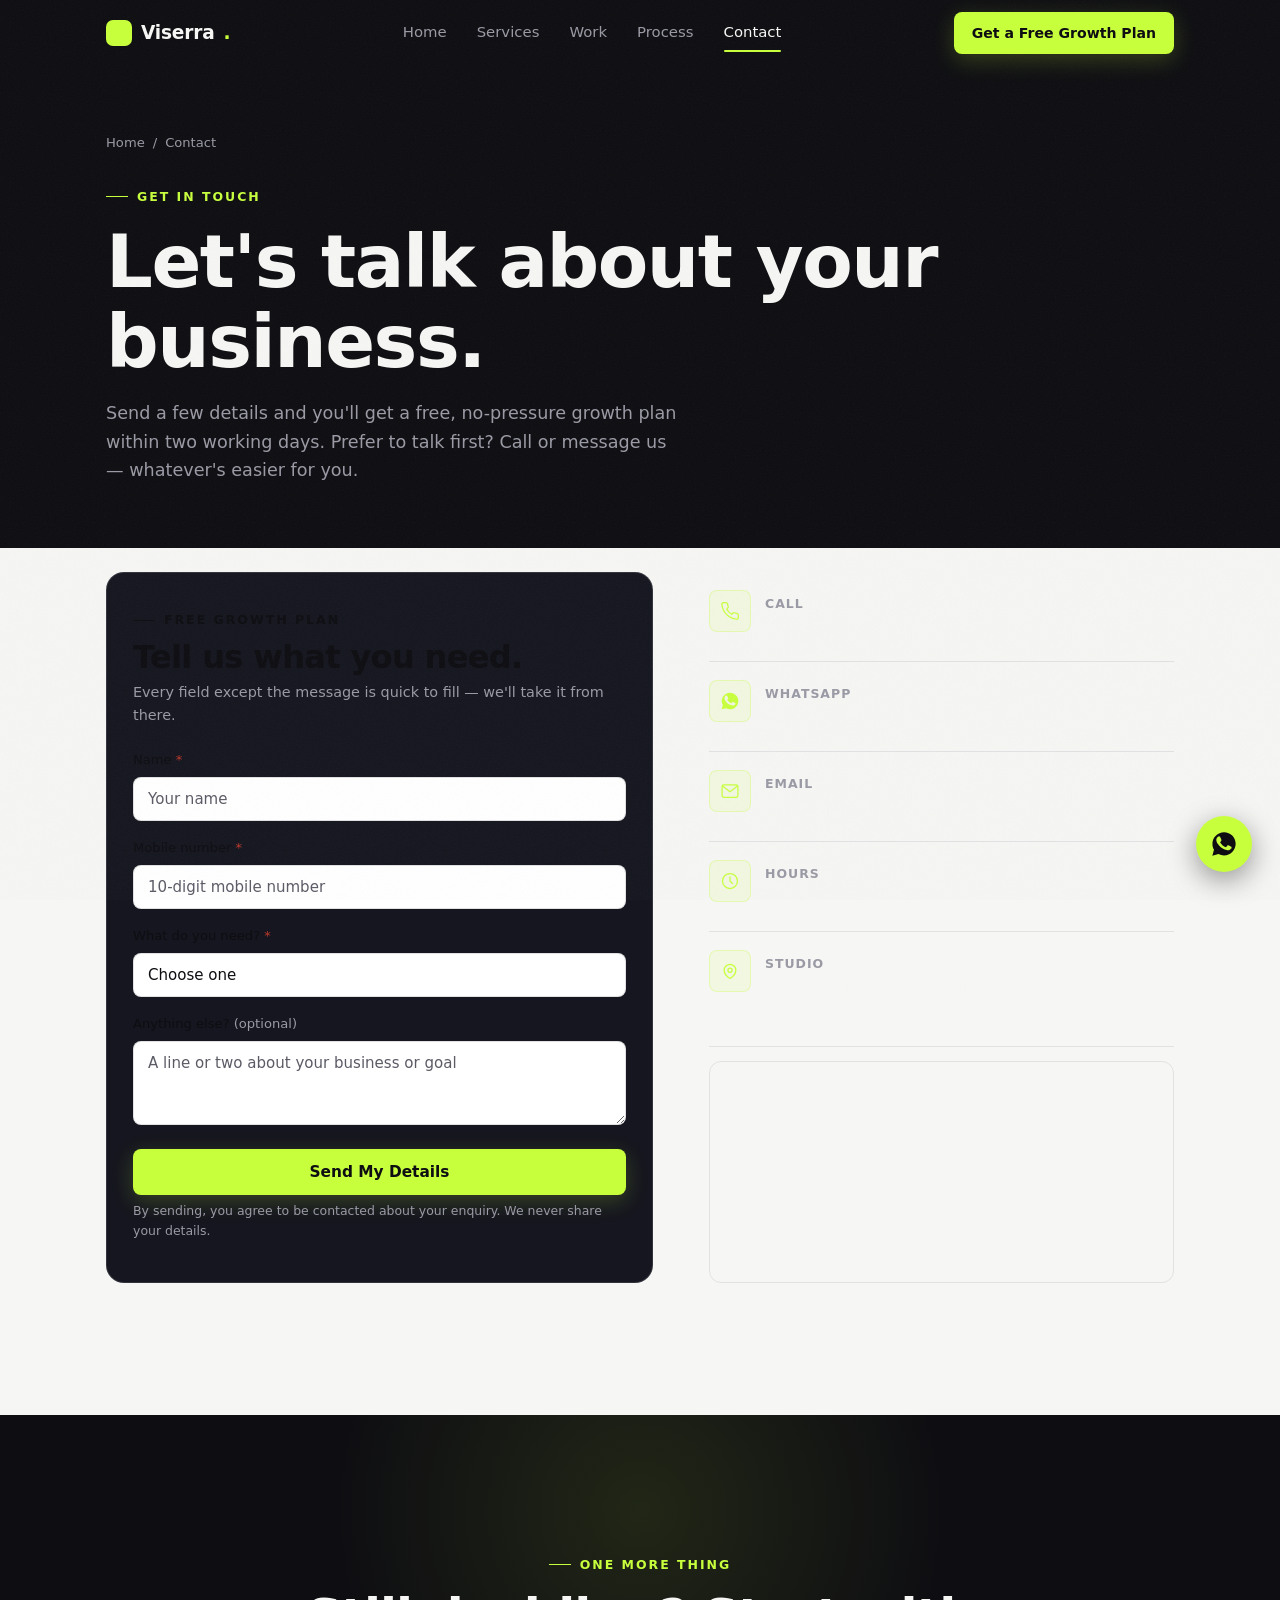
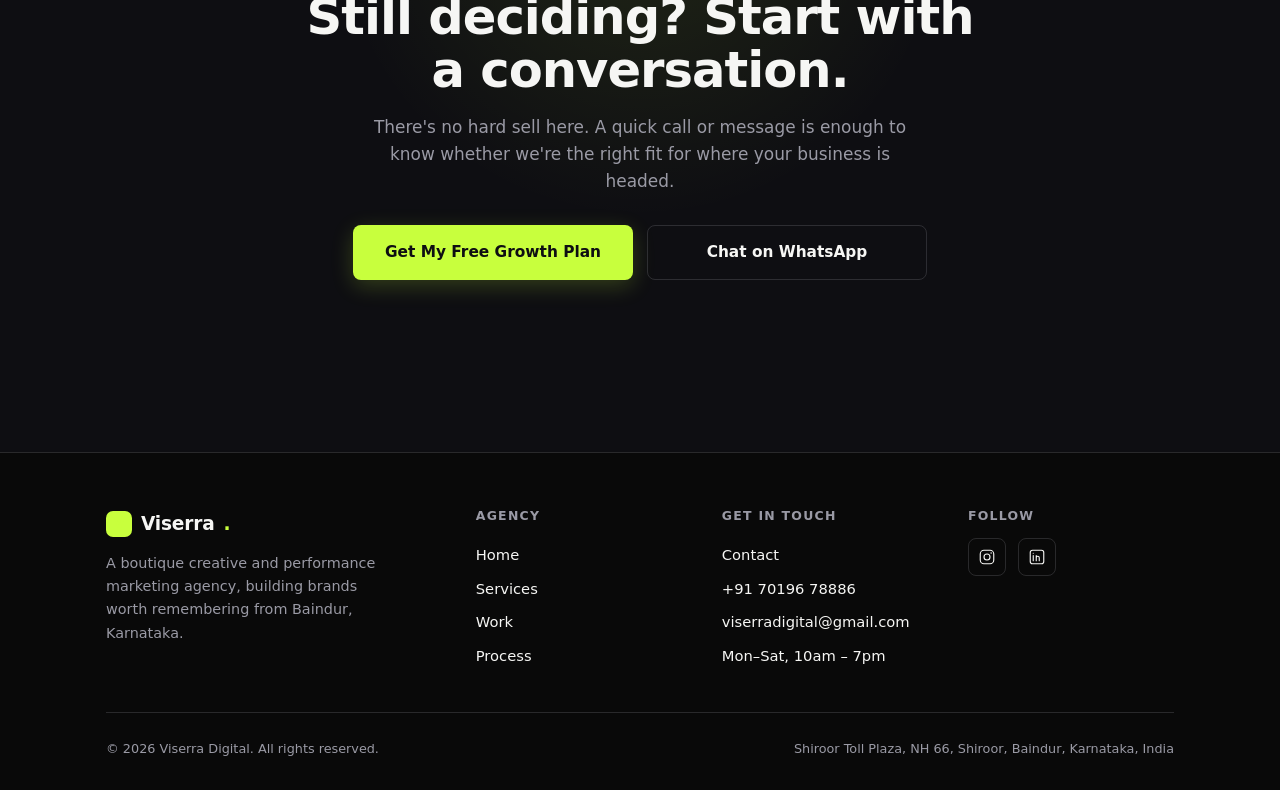
==== commit 4c999398: "Update site content and CTAs" ====
--- a/contact.html
+++ b/contact.html
@@ -132,7 +132,7 @@
           </div>
           <div>
             <b>Email</b>
-            <a href="mailto:hello@viserradigital.com">hello@viserradigital.com</a>
+            <a href="mailto:viserradigital@gmail.com">viserradigital@gmail.com</a>
           </div>
         </div>
 
@@ -205,7 +205,7 @@
         <h4>Get in touch</h4>
         <a href="contact.html">Contact</a>
         <a href="tel:+917019678886">+91 70196 78886</a>
-        <a href="mailto:hello@viserradigital.com">hello@viserradigital.com</a>
+        <a href="mailto:viserradigital@gmail.com">viserradigital@gmail.com</a>
         <span>Mon–Sat, 10am – 7pm</span>
       </div>
       <div class="footer-col">
--- a/styles.css
+++ b/styles.css
@@ -259,7 +259,19 @@
 }
 .ad-label { font-size: 0.62rem; letter-spacing: 0.1em; text-transform: uppercase; color: #8a8a92; font-weight: 600; }
 .ad-card h5 { font-family: var(--display); font-weight: 600; font-size: 0.96rem; line-height: 1.15; margin: 6px 0 10px; }
-.ad-pill { display: inline-block; background: var(--ink); color: var(--lime); font-size: 0.68rem; font-weight: 600; padding: 6px 12px; border-radius: var(--r-pill); }
+.ad-pill {
+  display: inline-block;
+  background: var(--ink);
+  color: var(--lime);
+  font: inherit;
+  font-size: 0.68rem;
+  font-weight: 600;
+  padding: 6px 12px;
+  border: 0;
+  border-radius: var(--r-pill);
+  cursor: pointer;
+}
+.ad-pill:focus-visible { outline: 2px solid var(--lime); outline-offset: 3px; }
 .metric-chip {
   position: absolute; top: -22px; right: -18px;
   background: var(--ink); border: 1px solid var(--lime);
@@ -291,13 +303,19 @@
 .grid-2 { grid-template-columns: 1fr; }
 .grid-3 { grid-template-columns: 1fr; }
 .grid-4 { grid-template-columns: 1fr; }
+.services-grid { grid-template-columns: 1fr; }
 @media (min-width: 660px) {
   .grid-2 { grid-template-columns: repeat(2,1fr); }
   .grid-4 { grid-template-columns: repeat(2,1fr); }
+  .services-grid { grid-template-columns: repeat(2,1fr); }
 }
 @media (min-width: 1000px) {
   .grid-3 { grid-template-columns: repeat(3,1fr); }
   .grid-4 { grid-template-columns: repeat(4,1fr); }
+  .services-grid { grid-template-columns: repeat(3,1fr); }
+}
+@media (min-width: 1220px) {
+  .services-grid { grid-template-columns: repeat(5,1fr); }
 }
 
 .card {
@@ -683,6 +701,7 @@
 .reveal[data-d="1"] { transition-delay: 60ms; }
 .reveal[data-d="2"] { transition-delay: 120ms; }
 .reveal[data-d="3"] { transition-delay: 180ms; }
+.reveal[data-d="4"] { transition-delay: 240ms; }
 @media (prefers-reduced-motion: reduce) {
   .reveal { opacity: 1; transform: none; transition: none; }
   html { scroll-behavior: auto; }
